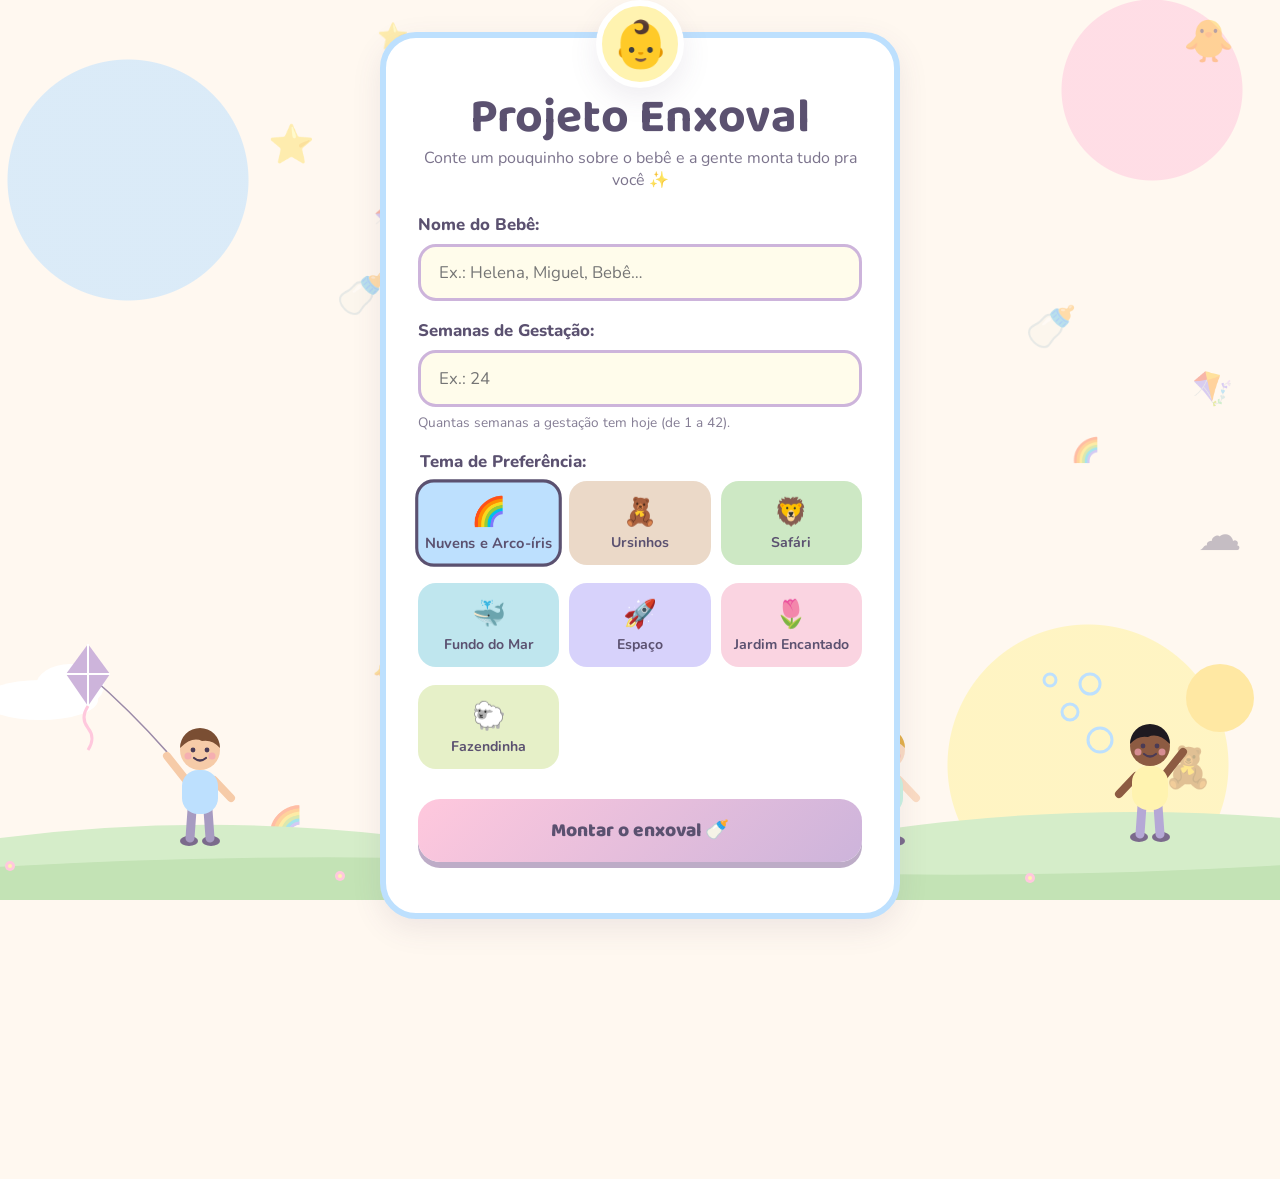
==== index.html @ 3117045e "Cria ante-página e página do enxoval Ante-página com formulário (nome, semanas, tema) e página resul" ====
<!DOCTYPE html>
<html lang="pt-BR">
<head>
  <meta charset="UTF-8">
  <meta name="viewport" content="width=device-width, initial-scale=1.0">
  <title>Projeto Enxoval</title>
  <meta name="description" content="Monte o enxoval do bebê com checklist, contagem regressiva e acompanhamento semanal da gestação.">
  <link rel="icon" href="data:image/svg+xml,<svg xmlns='http://www.w3.org/2000/svg' viewBox='0 0 100 100'><text y='.9em' font-size='90'>👶</text></svg>">
  <link rel="preconnect" href="https://fonts.googleapis.com">
  <link rel="preconnect" href="https://fonts.gstatic.com" crossorigin>
  <link href="https://fonts.googleapis.com/css2?family=Baloo+2:wght@600;800&family=Nunito:wght@400;700;800&display=swap" rel="stylesheet">
  <link rel="stylesheet" href="css/style.css">
</head>
<body>
  <div class="enfeites" id="enfeites" aria-hidden="true"></div>

  <!-- Cena infantil: crianças brincando (decorativa) -->
  <div class="cena" aria-hidden="true">
    <svg viewBox="0 0 1440 260" preserveAspectRatio="xMidYMax slice" xmlns="http://www.w3.org/2000/svg">
      <defs>
        <symbol id="crianca" overflow="visible">
          <ellipse cx="-11" cy="1" rx="9" ry="5" fill="#7b6a8c"/>
          <ellipse cx="11" cy="1" rx="9" ry="5" fill="#7b6a8c"/>
          <path d="M-8 -30 L-10 -2 M8 -30 L10 -2" stroke="var(--calca)" stroke-width="9" stroke-linecap="round"/>
          <path d="M-14 -60 L-33 -84" stroke="var(--pele)" stroke-width="8" stroke-linecap="round"/>
          <path d="M14 -60 L31 -42" stroke="var(--pele)" stroke-width="8" stroke-linecap="round"/>
          <rect x="-18" y="-70" width="36" height="44" rx="16" fill="var(--camisa)"/>
          <circle cx="0" cy="-90" r="20" fill="var(--pele)"/>
          <path d="M-20 -92 A20 20 0 0 1 20 -92 Q12 -101 2 -99 Q-8 -104 -20 -92Z" fill="var(--cabelo)"/>
          <circle cx="-7" cy="-90" r="2.4" fill="#4a3b55"/>
          <circle cx="7" cy="-90" r="2.4" fill="#4a3b55"/>
          <path d="M-6 -82 Q0 -77 6 -82" stroke="#4a3b55" stroke-width="2.2" fill="none" stroke-linecap="round"/>
          <circle cx="-12" cy="-84" r="3.5" fill="#f5a3b5" opacity=".7"/>
          <circle cx="12" cy="-84" r="3.5" fill="#f5a3b5" opacity=".7"/>
        </symbol>
      </defs>

      <!-- sol e nuvens -->
      <circle cx="1300" cy="58" r="34" fill="#FFE8A3"/>
      <g class="nuvem"><ellipse cx="120" cy="60" rx="58" ry="20" fill="#fff"/><ellipse cx="150" cy="46" rx="34" ry="22" fill="#fff"/></g>
      <g class="nuvem n2"><ellipse cx="600" cy="40" rx="50" ry="17" fill="#fff"/><ellipse cx="625" cy="28" rx="28" ry="18" fill="#fff"/></g>

      <!-- gramado -->
      <path d="M0 210 Q240 168 480 196 T960 190 T1440 186 V260 H0Z" fill="#D5EDC9"/>
      <path d="M0 232 Q360 206 720 226 T1440 220 V260 H0Z" fill="#C3E3B5"/>

      <!-- florzinhas -->
      <g fill="#FFC8DD"><circle cx="90" cy="226" r="5"/><circle cx="420" cy="236" r="5"/><circle cx="760" cy="230" r="5"/><circle cx="1110" cy="238" r="5"/><circle cx="1380" cy="228" r="5"/></g>
      <g fill="#FFF3B0"><circle cx="90" cy="226" r="2"/><circle cx="420" cy="236" r="2"/><circle cx="760" cy="230" r="2"/><circle cx="1110" cy="238" r="2"/><circle cx="1380" cy="228" r="2"/></g>

      <!-- criança 1 com pipa -->
      <g class="pipa" style="transform-origin:247px 112px">
        <path d="M247 112 Q210 70 168 34" stroke="#9b8aa8" stroke-width="1.6" fill="none"/>
        <path d="M168 4 L190 34 L168 66 L146 34Z" fill="#CDB4DB"/>
        <path d="M168 4 V66 M146 34 H190" stroke="#fff" stroke-width="2"/>
        <path d="M168 66 q-8 12 0 22 q8 10 0 22" stroke="#FFC8DD" stroke-width="3" fill="none"/>
      </g>
      <use href="#crianca" x="280" y="200" style="--pele:#F6CBA8;--camisa:#BDE0FE;--calca:#A79BC1;--cabelo:#7a4e33"/>

      <!-- criança 2 pulando com bola -->
      <g class="crianca-pula">
        <use href="#crianca" x="600" y="198" style="--pele:#C98E6B;--camisa:#FFC8DD;--calca:#8FB8D8;--cabelo:#2f2430"/>
      </g>
      <circle cx="660" cy="186" r="15" fill="#FFF3B0" stroke="#F2C66D" stroke-width="3"/>
      <path d="M646 186 H674 M660 172 V200" stroke="#F2C66D" stroke-width="2"/>

      <!-- criança 3 com balão -->
      <g class="balao">
        <path d="M932 112 Q940 80 926 50" stroke="#9b8aa8" stroke-width="1.6" fill="none"/>
        <ellipse cx="926" cy="30" rx="20" ry="25" fill="#FFC8DD"/>
        <path d="M921 54 L931 54 L926 60Z" fill="#FFC8DD"/>
      </g>
      <use href="#crianca" x="965" y="200" style="--pele:#FBDCC4;--camisa:#C9F2E3;--calca:#F0B6C9;--cabelo:#E3B04B"/>

      <!-- criança 4 brincando com bolhas -->
      <use href="#crianca" x="1230" y="196" style="--pele:#8D5B42;--camisa:#FFF3B0;--calca:#B5A8D6;--cabelo:#1f1a20" transform="translate(2460 0) scale(-1 1)"/>
      <g fill="none" stroke="#BDE0FE" stroke-width="3">
        <circle cx="1180" cy="100" r="12"/><circle cx="1150" cy="72" r="8"/><circle cx="1170" cy="44" r="10"/><circle cx="1130" cy="40" r="6"/>
      </g>
    </svg>
  </div>

  <main class="ante">
    <form class="cartao-form" id="formulario" novalidate>
      <h1>Projeto Enxoval</h1>
      <p class="sub">Conte um pouquinho sobre o bebê e a gente monta tudo pra você ✨</p>

      <div class="campo">
        <label for="nome">Nome do Bebê:</label>
        <input type="text" id="nome" name="nome" maxlength="40" placeholder="Ex.: Helena, Miguel, Bebê…" autocomplete="off" required>
      </div>

      <div class="campo">
        <label for="semanas">Semanas de Gestação:</label>
        <input type="number" id="semanas" name="semanas" min="1" max="42" step="1" inputmode="numeric" placeholder="Ex.: 24" required>
        <p class="ajuda">Quantas semanas a gestação tem hoje (de 1 a 42).</p>
      </div>

      <fieldset class="campo">
        <legend>Tema de Preferência:</legend>
        <div class="temas" id="temas"></div>
      </fieldset>

      <button class="botao" type="submit">Montar o enxoval 🍼</button>
      <p class="erro" id="erro" role="alert"></p>
    </form>
  </main>

  <script src="js/temas.js"></script>
  <script>
    (function () {
      const form = document.getElementById("formulario");
      const caixaTemas = document.getElementById("temas");
      const erro = document.getElementById("erro");
      const enfeites = document.getElementById("enfeites");

      // Tema genérico de abertura (serve para meninos e meninas)
      aplicarTema("nuvens");
      espalharEnfeites(enfeites, ["🧸", "🎈", "⭐", "☁️", "🪁", "🐥", "🍼", "🌈"], 16);

      // Opções de tema
      Object.entries(TEMAS).forEach(([chave, t], i) => {
        const l = document.createElement("label");
        l.className = "tema-opcao";
        l.innerHTML = `<input type="radio" name="tema" value="${chave}" ${i === 0 ? "checked" : ""}>
                       <span style="--swatch:${t.c1}"><b aria-hidden="true">${t.emoji}</b>${t.nome}</span>`;
        caixaTemas.appendChild(l);
      });

      // Pré-preenche com o que já foi digitado antes
      let salvo = null;
      try { salvo = JSON.parse(localStorage.getItem("enxoval:dados") || "null"); } catch (e) {}
      const qs = new URLSearchParams(location.search);
      const pre = {
        nome: qs.get("nome") || (salvo && salvo.nome) || "",
        semanas: qs.get("semanas") || (salvo && salvo.semanasAtuais) || "",
        tema: qs.get("tema") || (salvo && salvo.tema) || "nuvens"
      };
      form.nome.value = pre.nome;
      form.semanas.value = pre.semanas;
      const radio = form.querySelector(`input[name=tema][value="${pre.tema}"]`);
      if (radio) radio.checked = true;

      function hojeISO() {
        const d = new Date();
        return `${d.getFullYear()}-${String(d.getMonth() + 1).padStart(2, "0")}-${String(d.getDate()).padStart(2, "0")}`;
      }

      // Prévia: as cores mudam conforme o tema escolhido
      function previaTema() {
        const chave = (form.querySelector("input[name=tema]:checked") || {}).value || "nuvens";
        aplicarTema(chave);
      }
      caixaTemas.addEventListener("change", previaTema);
      previaTema();

      form.addEventListener("submit", (ev) => {
        ev.preventDefault();
        const nome = form.nome.value.trim();
        const semanas = parseInt(form.semanas.value, 10);
        const tema = (form.querySelector("input[name=tema]:checked") || {}).value || "nuvens";

        if (!nome) { erro.textContent = "Digite o nome do bebê 💕"; form.nome.focus(); return; }
        if (!Number.isInteger(semanas) || semanas < 1 || semanas > 42) {
          erro.textContent = "Informe as semanas de gestação (de 1 a 42)."; form.semanas.focus(); return;
        }
        erro.textContent = "";

        const data = hojeISO(); // data de referência: a partir dela a página se atualiza sozinha
        try {
          localStorage.setItem("enxoval:dados", JSON.stringify({ nome, semanas, tema, data, semanasAtuais: semanas }));
        } catch (e) {}

        const p = new URLSearchParams({ nome, semanas, tema, data });
        location.href = "enxoval.html?" + p.toString();
      });
    })();
  </script>
</body>
</html>
---- css/style.css ----
/* Projeto Enxoval — estilos compartilhados */
:root {
  --bg: #FFF8F0;
  --c1: #BDE0FE;
  --c2: #FFC8DD;
  --c3: #CDB4DB;
  --c4: #FFF3B0;
  --ink: #5B5170;
  --branco: #ffffff;
  --raio: 28px;
  --sombra: 0 10px 30px rgba(90, 70, 110, .10);
}

* { box-sizing: border-box; }

html, body { margin: 0; padding: 0; }

body {
  font-family: "Nunito", system-ui, sans-serif;
  color: var(--ink);
  background: var(--bg);
  background-image:
    radial-gradient(circle at 10% 20%, color-mix(in srgb, var(--c1) 55%, transparent) 0 120px, transparent 121px),
    radial-gradient(circle at 90% 10%, color-mix(in srgb, var(--c2) 55%, transparent) 0 90px, transparent 91px),
    radial-gradient(circle at 85% 85%, color-mix(in srgb, var(--c4) 70%, transparent) 0 140px, transparent 141px);
  background-attachment: fixed;
  min-height: 100vh;
  transition: background-color .4s;
}

h1, h2, h3, .fonte-titulo { font-family: "Baloo 2", "Nunito", cursive; line-height: 1.1; }

a { color: inherit; }

/* Enfeites flutuantes */
.enfeites { position: fixed; inset: 0; pointer-events: none; z-index: 0; overflow: hidden; }
.enfeites span {
  position: absolute; opacity: .35;
  animation: flutuar 12s ease-in-out infinite;
}
@keyframes flutuar {
  0%, 100% { transform: translateY(0) rotate(-6deg); }
  50% { transform: translateY(-22px) rotate(6deg); }
}
@media (prefers-reduced-motion: reduce) {
  .enfeites span, .nuvem, .pipa, .balao, .crianca-pula { animation: none !important; }
}

/* ============ ANTE-PÁGINA ============ */
.ante {
  position: relative; z-index: 1;
  min-height: 100vh;
  display: grid; place-items: center;
  padding: 32px 16px 260px;
}

.cena {
  position: fixed; left: 0; right: 0; bottom: 0; height: 260px;
  z-index: 0; pointer-events: none;
}
.cena svg { width: 100%; height: 100%; display: block; }

.nuvem { animation: deslizar 40s linear infinite; }
.nuvem.n2 { animation-duration: 55s; animation-delay: -20s; }
@keyframes deslizar { from { transform: translateX(-200px); } to { transform: translateX(1600px); } }
.pipa { animation: balancar 4s ease-in-out infinite; transform-origin: 0 0; }
.balao { animation: subir 5s ease-in-out infinite; }
.crianca-pula { animation: pular 1.2s ease-in-out infinite; }
@keyframes balancar { 0%,100% { transform: rotate(-4deg); } 50% { transform: rotate(5deg); } }
@keyframes subir { 0%,100% { transform: translateY(0); } 50% { transform: translateY(-10px); } }
@keyframes pular { 0%,100% { transform: translateY(0); } 50% { transform: translateY(-14px); } }

.cartao-form {
  width: min(520px, 100%);
  background: var(--branco);
  border-radius: 36px;
  box-shadow: var(--sombra);
  padding: 36px 32px 30px;
  border: 6px solid var(--c1);
  position: relative;
}
.cartao-form::before {
  content: "👶";
  position: absolute; top: -38px; left: 50%; transform: translateX(-50%);
  font-size: 46px; background: var(--c4); border-radius: 50%;
  width: 76px; height: 76px; display: grid; place-items: center;
  border: 6px solid var(--branco); box-shadow: var(--sombra);
}
.cartao-form h1 {
  text-align: center; font-size: clamp(2.2rem, 6vw, 3rem); margin: 18px 0 2px;
}
.cartao-form .sub { text-align: center; margin: 0 0 22px; opacity: .8; }

.campo { margin-bottom: 18px; }
.campo label, .campo legend {
  display: block; font-weight: 800; margin-bottom: 8px; font-size: 1.05rem;
}
.campo input[type=text], .campo input[type=number] {
  width: 100%; padding: 14px 18px; font: inherit; font-size: 1.05rem;
  border-radius: 18px; border: 3px solid var(--c3);
  background: color-mix(in srgb, var(--c4) 25%, white);
  color: var(--ink); outline: none; transition: border-color .2s, box-shadow .2s;
}
.campo input:focus { border-color: var(--c2); box-shadow: 0 0 0 5px color-mix(in srgb, var(--c2) 45%, transparent); }
.campo .ajuda { font-size: .85rem; opacity: .75; margin-top: 6px; }

fieldset.campo { border: 0; padding: 0; margin: 0 0 22px; }
.temas { display: grid; grid-template-columns: repeat(auto-fill, minmax(118px, 1fr)); gap: 10px; }
.tema-opcao { position: relative; }
.tema-opcao input { position: absolute; opacity: 0; inset: 0; }
.tema-opcao span {
  display: flex; flex-direction: column; align-items: center; gap: 2px;
  padding: 10px 6px; border-radius: 18px; cursor: pointer; text-align: center;
  border: 3px solid transparent; font-weight: 700; font-size: .88rem;
  background: var(--swatch, #eee); transition: transform .15s, border-color .15s;
}
.tema-opcao span b { font-size: 1.7rem; font-weight: 400; }
.tema-opcao input:checked + span { border-color: var(--ink); transform: scale(1.04); }
.tema-opcao input:focus-visible + span { outline: 3px dashed var(--ink); outline-offset: 2px; }

.botao {
  display: inline-flex; align-items: center; justify-content: center; gap: 8px;
  width: 100%; padding: 16px; border: 0; border-radius: 22px; cursor: pointer;
  font: 800 1.2rem "Baloo 2", sans-serif; color: var(--ink);
  background: linear-gradient(135deg, var(--c2), var(--c3));
  box-shadow: 0 6px 0 color-mix(in srgb, var(--c3) 70%, #000 12%);
  transition: transform .1s, box-shadow .1s;
}
.botao:hover { transform: translateY(-2px); }
.botao:active { transform: translateY(4px); box-shadow: 0 2px 0 color-mix(in srgb, var(--c3) 70%, #000 12%); }
.erro { color: #b4235a; font-weight: 700; font-size: .9rem; min-height: 1.2em; margin: 4px 0 0; }

/* ============ PÁGINA DO ENXOVAL ============ */
.pagina {
  position: relative; z-index: 1;
  max-width: 1200px; margin: 0 auto; padding: 0 18px 40px;
  display: grid; gap: 22px;
}

/* 1ª área: título (proporção enxuta) */
.area-titulo {
  min-height: 16vh;
  display: flex; flex-direction: column; align-items: center; justify-content: center;
  text-align: center; padding: 18px 8px 4px;
}
.area-titulo h1 {
  margin: 0; font-size: clamp(2.2rem, 6.5vw, 4.2rem);
  color: var(--ink);
  text-shadow: 3px 3px 0 var(--c2), 6px 6px 0 var(--c1);
}
.area-titulo .barra-acoes { margin-top: 8px; font-size: .9rem; opacity: .85; display: flex; gap: 14px; flex-wrap: wrap; justify-content: center; }
.area-titulo .barra-acoes a, .area-titulo .barra-acoes button {
  background: none; border: 0; font: inherit; color: inherit; cursor: pointer; text-decoration: underline; text-underline-offset: 3px;
}

/* 2ª área: dois blocos iguais */
.area-blocos {
  display: grid; grid-template-columns: 1fr 1fr; gap: 22px;
}
.bloco {
  background: var(--branco); border-radius: var(--raio); box-shadow: var(--sombra);
  padding: 24px; position: relative; overflow: hidden;
  border: 5px solid var(--c1);
}
.bloco h2 { margin: 0 0 4px; font-size: 1.6rem; }
.bloco .etiqueta {
  display: inline-block; font-size: .78rem; font-weight: 800; letter-spacing: .04em; text-transform: uppercase;
  background: var(--c4); padding: 4px 10px; border-radius: 99px; margin-bottom: 10px;
}

/* Bloco esquerdo — desenvolvimento */
.bloco-bebe { border-color: var(--c2); }
.bebe-ilustra { display: grid; grid-template-columns: 1fr; place-items: center; margin: 6px 0 10px; }
.bebe-ilustra svg { width: min(270px, 100%); height: auto; }
.fruta-cartao {
  display: flex; align-items: center; gap: 14px;
  background: color-mix(in srgb, var(--c4) 45%, white); border-radius: 20px; padding: 12px 16px;
}
.fruta-cartao .fruta-emoji { font-size: 2.8rem; line-height: 1; }
.fruta-cartao p { margin: 0; }
.medidas { display: flex; gap: 10px; margin: 12px 0; }
.medidas div {
  flex: 1; text-align: center; border-radius: 16px; padding: 8px;
  background: color-mix(in srgb, var(--c1) 40%, white);
}
.medidas b { display: block; font: 800 1.35rem "Baloo 2", sans-serif; }
.fato { margin: 0; font-size: 1rem; }
.rodape-bloco { font-size: .78rem; opacity: .7; margin-top: 10px; }

/* Bloco direito — contagem regressiva */
.bloco-contagem { border-color: var(--c3); text-align: center; }
.numero-gigante {
  font: 800 clamp(4.2rem, 11vw, 7rem) "Baloo 2", sans-serif; line-height: .9; margin: 8px 0 0;
  background: linear-gradient(135deg, var(--ink), color-mix(in srgb, var(--ink) 55%, var(--c3)));
  -webkit-background-clip: text; background-clip: text; color: transparent;
}
.numero-legenda { font-weight: 800; font-size: 1.2rem; margin: 0 0 6px; }
.relogio { display: flex; justify-content: center; gap: 8px; margin: 10px 0 14px; }
.relogio div { background: var(--c4); border-radius: 14px; padding: 6px 10px; min-width: 64px; }
.relogio b { display: block; font: 800 1.5rem "Baloo 2", sans-serif; font-variant-numeric: tabular-nums; }
.relogio small { font-size: .72rem; font-weight: 700; text-transform: uppercase; }

.trilha { position: relative; margin: 26px 6px 8px; height: 22px; border-radius: 99px; background: color-mix(in srgb, var(--c1) 45%, white); }
.trilha .preenchido { position: absolute; inset: 0 auto 0 0; border-radius: 99px; background: repeating-linear-gradient(45deg, var(--c2) 0 12px, var(--c3) 12px 24px); }
.trilha .viajante { position: absolute; top: -26px; font-size: 28px; transform: translateX(-50%); transition: left .6s; }
.trilha .casa { position: absolute; right: -6px; top: -24px; font-size: 26px; }
.trilha-legenda { display: flex; justify-content: space-between; font-size: .78rem; font-weight: 700; opacity: .8; }

.curiosidades { list-style: none; padding: 0; margin: 14px 0 0; display: grid; gap: 8px; text-align: left; }
.curiosidades li { background: color-mix(in srgb, var(--c2) 30%, white); border-radius: 14px; padding: 8px 12px; font-size: .95rem; }
.mensagem-dia { margin: 14px 0 0; font-style: italic; font-weight: 700; }

/* 3ª área: checklist (área privilegiada) */
.area-checklist {
  background: var(--branco); border-radius: var(--raio); box-shadow: var(--sombra);
  padding: 28px clamp(16px, 3vw, 34px); border: 5px solid var(--c4);
}
.checklist-topo { display: flex; flex-wrap: wrap; gap: 16px; justify-content: space-between; align-items: flex-end; margin-bottom: 8px; }
.checklist-topo h2 { margin: 0; font-size: clamp(1.8rem, 4vw, 2.4rem); }
.checklist-topo p { margin: 4px 0 0; }
.estacoes { display: flex; gap: 8px; flex-wrap: wrap; }
.estacoes button {
  border: 3px solid var(--c1); background: var(--branco); color: var(--ink);
  border-radius: 99px; padding: 6px 14px; font: 700 .92rem "Nunito", sans-serif; cursor: pointer;
}
.estacoes button[aria-pressed=true] { background: var(--c1); border-color: var(--ink); }
.dica-semana {
  margin: 16px 0 8px; padding: 12px 16px; border-radius: 18px;
  background: color-mix(in srgb, var(--c3) 30%, white); font-weight: 700;
}
.progresso-geral { margin: 14px 0 22px; }
.progresso-geral .barra { height: 14px; border-radius: 99px; background: color-mix(in srgb, var(--c4) 50%, white); overflow: hidden; }
.progresso-geral .barra i { display: block; height: 100%; background: linear-gradient(90deg, var(--c2), var(--c3)); transition: width .4s; }
.progresso-geral small { font-weight: 700; }

.categorias { display: grid; grid-template-columns: repeat(2, 1fr); gap: 20px; }
.categoria { border-radius: 24px; padding: 18px 18px 10px; background: color-mix(in srgb, var(--cat) 35%, white); }
.categoria header { display: flex; align-items: center; justify-content: space-between; gap: 8px; margin-bottom: 8px; }
.categoria h3 { margin: 0; font-size: 1.5rem; display: flex; align-items: center; gap: 8px; }
.categoria .contador { font-weight: 800; font-size: .85rem; background: var(--branco); padding: 4px 10px; border-radius: 99px; white-space: nowrap; }
.categoria ul { list-style: none; margin: 0; padding: 0; }
.item {
  display: flex; align-items: flex-start; gap: 10px; padding: 9px 4px;
  border-bottom: 2px dashed color-mix(in srgb, var(--cat) 80%, white);
}
.item:last-child { border-bottom: 0; }
.item input[type=checkbox] {
  appearance: none; flex: 0 0 26px; width: 26px; height: 26px; margin: 0; cursor: pointer;
  border: 3px solid var(--ink); border-radius: 9px; background: var(--branco);
  display: grid; place-items: center; transition: background .15s;
}
.item input[type=checkbox]::after { content: "✓"; font-weight: 900; color: var(--branco); transform: scale(0); transition: transform .15s; }
.item input[type=checkbox]:checked { background: var(--ink); }
.item input[type=checkbox]:checked::after { transform: scale(1); }
.item input[type=checkbox]:focus-visible { outline: 3px dashed var(--ink); outline-offset: 2px; }
.item .texto { flex: 1; }
.item .qtd { font-weight: 800; margin-right: 4px; }
.item a.nome-item {
  font-weight: 700; text-decoration: underline; text-decoration-style: dotted; text-underline-offset: 3px;
}
.item a.nome-item:hover { text-decoration-style: solid; }
.item a.nome-item::after { content: " 🔍"; font-size: .8em; opacity: .55; }
.item .obs { display: block; font-size: .82rem; opacity: .75; }
.item.feito .texto { opacity: .5; text-decoration: line-through; }
.selo { display: inline-block; font-size: .68rem; font-weight: 800; padding: 1px 7px; border-radius: 99px; background: var(--branco); margin-left: 4px; vertical-align: middle; }

.fontes { font-size: .78rem; opacity: .75; margin-top: 18px; }
.fontes a { word-break: break-word; }

.aviso-vazio { text-align: center; padding: 60px 20px; }

/* Responsivo */
@media (max-width: 860px) {
  .categorias { grid-template-columns: 1fr; }
}
@media (max-width: 760px) {
  .area-blocos { grid-template-columns: 1fr; }
  .ante { padding-bottom: 200px; }
  .cena { height: 190px; }
}

/* Impressão: só o checklist, sem enfeites */
@media print {
  .enfeites, .cena, .area-blocos, .barra-acoes, .estacoes { display: none !important; }
  body { background: #fff; }
  .area-checklist, .categoria { box-shadow: none; border: 1px solid #ccc; }
}
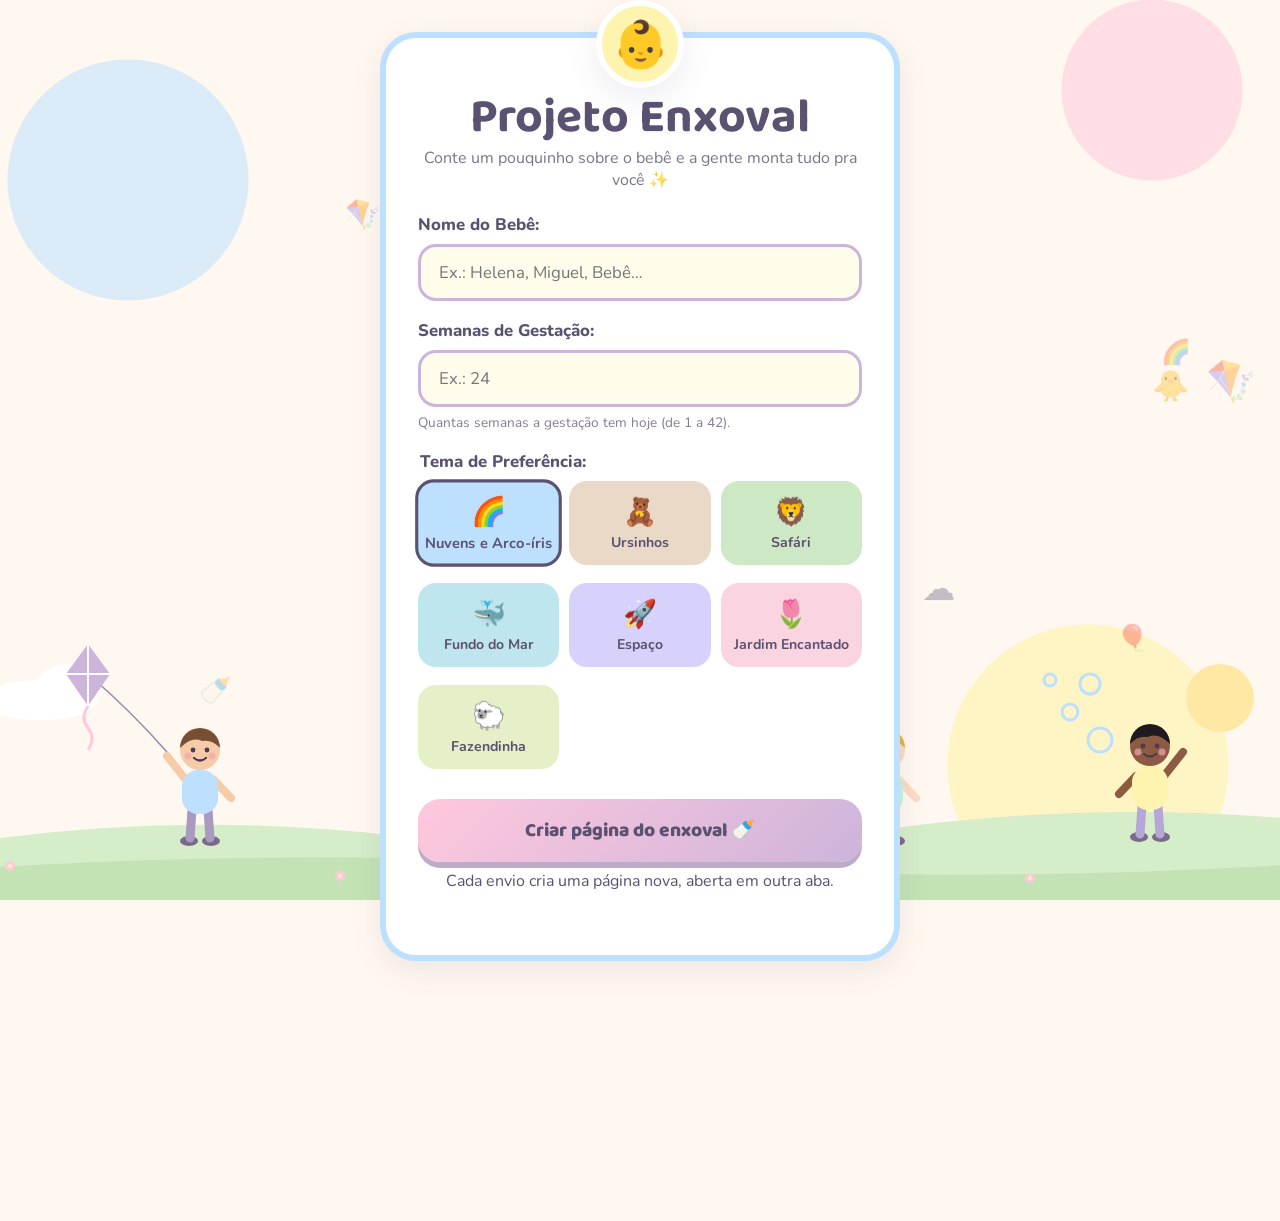
==== commit df780818: "Cria uma página nova a cada envio do formulário Cada resposta recebe um identificador próprio, abre " ====
--- a/index.html
+++ b/index.html
@@ -81,6 +81,7 @@
   </div>
 
   <main class="ante">
+    <div class="coluna">
     <form class="cartao-form" id="formulario" novalidate>
       <h1>Projeto Enxoval</h1>
       <p class="sub">Conte um pouquinho sobre o bebê e a gente monta tudo pra você ✨</p>
@@ -101,18 +102,27 @@
         <div class="temas" id="temas"></div>
       </fieldset>
 
-      <button class="botao" type="submit">Montar o enxoval 🍼</button>
+      <button class="botao" type="submit">Criar página do enxoval 🍼</button>
+      <p class="ajuda" style="text-align:center;margin-top:8px">Cada envio cria uma página nova, aberta em outra aba.</p>
       <p class="erro" id="erro" role="alert"></p>
     </form>
+
+    <section class="minhas" id="minhas" aria-labelledby="titulo-minhas" hidden>
+      <h2 id="titulo-minhas">📚 Minhas páginas</h2>
+      <ul id="lista-paginas"></ul>
+    </section>
+    </div>
   </main>
 
   <script src="js/temas.js"></script>
+  <script src="js/paginas.js"></script>
   <script>
     (function () {
       const form = document.getElementById("formulario");
       const caixaTemas = document.getElementById("temas");
       const erro = document.getElementById("erro");
       const enfeites = document.getElementById("enfeites");
+      const esc = (s) => String(s).replace(/[&<>"']/g, (c) => ({ "&": "&amp;", "<": "&lt;", ">": "&gt;", '"': "&quot;", "'": "&#39;" }[c]));
 
       // Tema genérico de abertura (serve para meninos e meninas)
       aplicarTema("nuvens");
@@ -127,24 +137,18 @@
         caixaTemas.appendChild(l);
       });
 
-      // Pré-preenche com o que já foi digitado antes
-      let salvo = null;
-      try { salvo = JSON.parse(localStorage.getItem("enxoval:dados") || "null"); } catch (e) {}
+      // Pré-preenche só quando vier de "Criar outra página" (dados na URL)
       const qs = new URLSearchParams(location.search);
-      const pre = {
-        nome: qs.get("nome") || (salvo && salvo.nome) || "",
-        semanas: qs.get("semanas") || (salvo && salvo.semanasAtuais) || "",
-        tema: qs.get("tema") || (salvo && salvo.tema) || "nuvens"
-      };
-      form.nome.value = pre.nome;
-      form.semanas.value = pre.semanas;
-      const radio = form.querySelector(`input[name=tema][value="${pre.tema}"]`);
+      form.nome.value = qs.get("nome") || "";
+      form.semanas.value = qs.get("semanas") || "";
+      const radio = form.querySelector(`input[name=tema][value="${qs.get("tema") || "nuvens"}"]`);
       if (radio) radio.checked = true;
 
       function hojeISO() {
         const d = new Date();
         return `${d.getFullYear()}-${String(d.getMonth() + 1).padStart(2, "0")}-${String(d.getDate()).padStart(2, "0")}`;
       }
+      function dataBR(iso) { const [a, m, d] = iso.split("-"); return `${d}/${m}/${a}`; }
 
       // Prévia: as cores mudam conforme o tema escolhido
       function previaTema() {
@@ -154,6 +158,33 @@
       caixaTemas.addEventListener("change", previaTema);
       previaTema();
 
+      // Lista das páginas já criadas neste navegador
+      function renderLista() {
+        const lista = listarPaginas();
+        document.getElementById("minhas").hidden = lista.length === 0;
+        document.getElementById("lista-paginas").innerHTML = lista.map((p) => {
+          const t = TEMAS[p.tema] || TEMAS.nuvens;
+          return `<li style="--swatch:${t.c1}">
+            <a href="${esc(urlDaPagina(p))}" target="_blank" rel="noopener">
+              <span aria-hidden="true">${t.emoji}</span>
+              <span><b>Enxoval de ${esc(p.nome)}</b><small>${esc(p.semanas)} semanas em ${dataBR(p.data)} · ${esc(t.nome)}</small></span>
+            </a>
+            <button type="button" data-remover="${esc(p.id)}" aria-label="Remover a página de ${esc(p.nome)}" title="Remover da lista">✕</button>
+          </li>`;
+        }).join("");
+      }
+      document.getElementById("lista-paginas").addEventListener("click", (ev) => {
+        const b = ev.target.closest("button[data-remover]");
+        if (!b) return;
+        const p = buscarPagina(b.dataset.remover);
+        if (p && confirm(`Remover a página "Enxoval de ${p.nome}" e o checklist marcado nela?`)) {
+          removerPagina(p.id);
+          renderLista();
+        }
+      });
+      renderLista();
+      window.addEventListener("storage", renderLista); // atualiza se outra aba mudar a lista
+
       form.addEventListener("submit", (ev) => {
         ev.preventDefault();
         const nome = form.nome.value.trim();
@@ -166,13 +197,17 @@
         }
         erro.textContent = "";
 
-        const data = hojeISO(); // data de referência: a partir dela a página se atualiza sozinha
-        try {
-          localStorage.setItem("enxoval:dados", JSON.stringify({ nome, semanas, tema, data, semanasAtuais: semanas }));
-        } catch (e) {}
-
-        const p = new URLSearchParams({ nome, semanas, tema, data });
-        location.href = "enxoval.html?" + p.toString();
+        // Cada resposta vira uma página nova, com identificador próprio.
+        // "data" é o dia do preenchimento: a partir dela a página se atualiza sozinha.
+        const pagina = { id: novoIdPagina(), nome, semanas, tema, data: hojeISO(), criadaEm: Date.now() };
+        salvarPagina(pagina);
+        renderLista();
+
+        const aba = window.open(urlDaPagina(pagina), "_blank");
+        if (!aba) { location.href = urlDaPagina(pagina); return; } // navegador bloqueou a nova aba
+        form.reset();
+        previaTema();
+        form.nome.focus();
       });
     })();
   </script>
--- a/css/style.css
+++ b/css/style.css
@@ -71,7 +71,7 @@
 @keyframes pular { 0%,100% { transform: translateY(0); } 50% { transform: translateY(-14px); } }
 
 .cartao-form {
-  width: min(520px, 100%);
+  width: 100%;
   background: var(--branco);
   border-radius: 36px;
   box-shadow: var(--sombra);
@@ -130,6 +130,22 @@
 .botao:active { transform: translateY(4px); box-shadow: 0 2px 0 color-mix(in srgb, var(--c3) 70%, #000 12%); }
 .erro { color: #b4235a; font-weight: 700; font-size: .9rem; min-height: 1.2em; margin: 4px 0 0; }
 
+.coluna { width: min(520px, 100%); display: grid; gap: 22px; }
+
+.minhas {
+  background: var(--branco); border-radius: 28px; box-shadow: var(--sombra);
+  padding: 20px 22px; border: 5px solid var(--c4);
+}
+.minhas h2 { margin: 0 0 10px; font-size: 1.4rem; }
+.minhas ul { list-style: none; margin: 0; padding: 0; display: grid; gap: 8px; }
+.minhas li { display: flex; align-items: center; gap: 6px; background: color-mix(in srgb, var(--swatch) 55%, white); border-radius: 16px; }
+.minhas li a { flex: 1; display: flex; align-items: center; gap: 10px; padding: 10px 12px; text-decoration: none; }
+.minhas li a > span:first-child { font-size: 1.6rem; }
+.minhas li b { display: block; }
+.minhas li small { font-size: .8rem; opacity: .8; }
+.minhas li button { border: 0; background: none; color: var(--ink); cursor: pointer; font-size: 1rem; padding: 10px 14px; border-radius: 12px; }
+.minhas li button:hover { background: rgba(255,255,255,.6); }
+
 /* ============ PÁGINA DO ENXOVAL ============ */
 .pagina {
   position: relative; z-index: 1;
